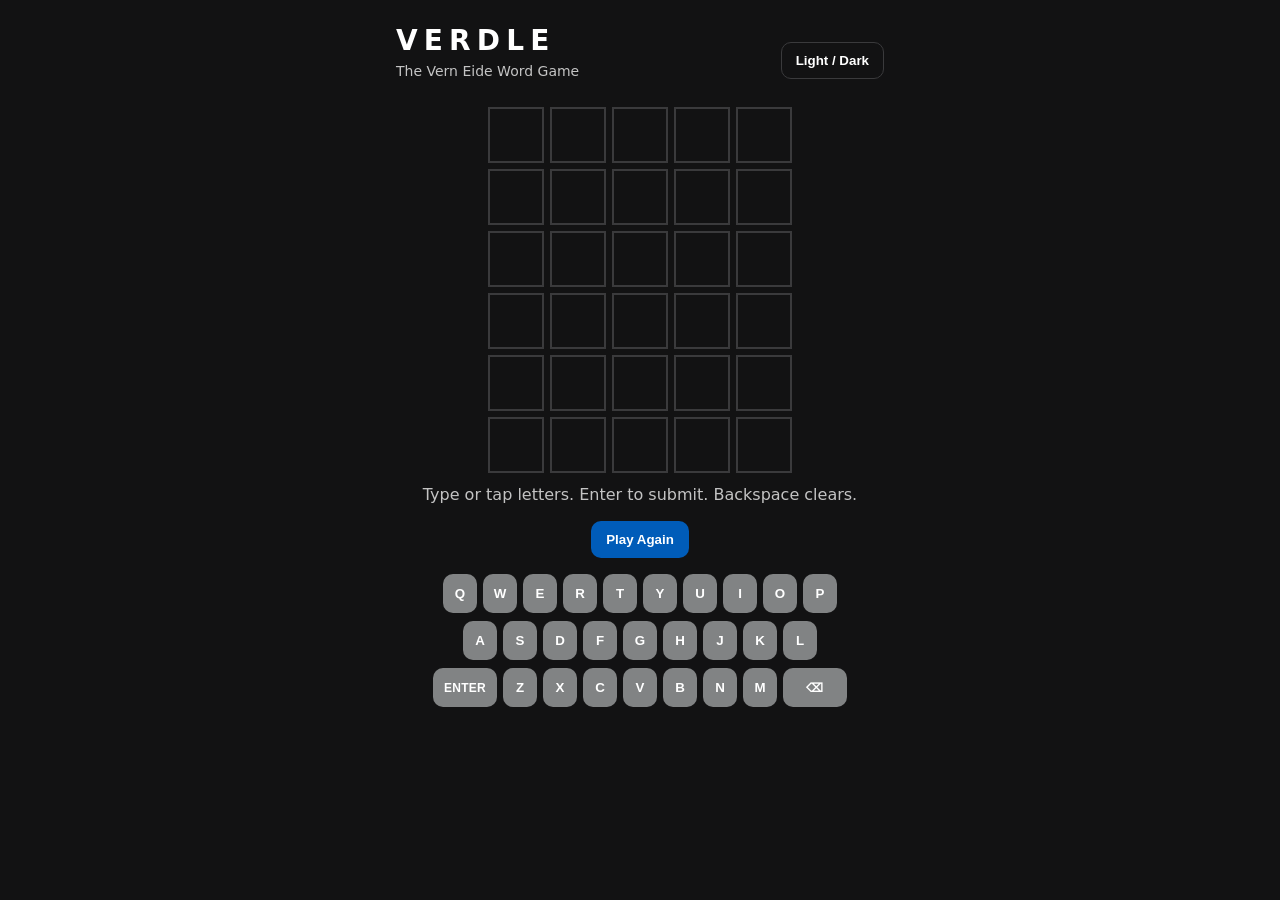
==== index.html @ 5f7967b1 "Initial Verdle deployment with dictionary support" ====
<!-- index.html -->
<!DOCTYPE html>
<html lang="en" data-theme="dark">
<head>
  <meta charset="UTF-8" />
  <meta name="viewport" content="width=device-width, initial-scale=1" />
  <title>VERDLE | Vern Eide Word Game</title>
  <link rel="stylesheet" href="./styles.css" />
</head>

<body>
  <header class="topbar">
    <div class="brand">
      <h1>VERDLE</h1>
      <p>The Vern Eide Word Game</p>
    </div>

    <div class="topbar-actions">
      <button id="themeToggle" class="btn btn-secondary" type="button" aria-label="Toggle theme">
        Light / Dark
      </button>
    </div>
  </header>

  <main class="wrap">
    <section id="board" class="board" aria-label="Game board">
      <!-- 6 rows × 5 tiles (kept static to match your IDs) -->
      <div class="row">
        <div class="tile" id="tile-0-0"></div><div class="tile" id="tile-0-1"></div><div class="tile" id="tile-0-2"></div><div class="tile" id="tile-0-3"></div><div class="tile" id="tile-0-4"></div>
      </div>
      <div class="row">
        <div class="tile" id="tile-1-0"></div><div class="tile" id="tile-1-1"></div><div class="tile" id="tile-1-2"></div><div class="tile" id="tile-1-3"></div><div class="tile" id="tile-1-4"></div>
      </div>
      <div class="row">
        <div class="tile" id="tile-2-0"></div><div class="tile" id="tile-2-1"></div><div class="tile" id="tile-2-2"></div><div class="tile" id="tile-2-3"></div><div class="tile" id="tile-2-4"></div>
      </div>
      <div class="row">
        <div class="tile" id="tile-3-0"></div><div class="tile" id="tile-3-1"></div><div class="tile" id="tile-3-2"></div><div class="tile" id="tile-3-3"></div><div class="tile" id="tile-3-4"></div>
      </div>
      <div class="row">
        <div class="tile" id="tile-4-0"></div><div class="tile" id="tile-4-1"></div><div class="tile" id="tile-4-2"></div><div class="tile" id="tile-4-3"></div><div class="tile" id="tile-4-4"></div>
      </div>
      <div class="row">
        <div class="tile" id="tile-5-0"></div><div class="tile" id="tile-5-1"></div><div class="tile" id="tile-5-2"></div><div class="tile" id="tile-5-3"></div><div class="tile" id="tile-5-4"></div>
      </div>
    </section>

    <section class="below">
      <div id="message" class="message" role="status" aria-live="polite"></div>

      <div class="controls">
        <button id="resetBtn" class="btn" type="button">Play Again</button>
      </div>

      <section class="keyboard-wrap" aria-label="On-screen keyboard">
        <div id="keyboard" class="keyboard"></div>
      </section>
    </section>
  </main>

  <script src="./app.js" defer></script>
</body>
</html>
---- styles.css ----
:root {
    --bg: #121213;
    --fg: #ffffff;
    --muted: rgba(255,255,255,.75);
    --border: #3a3a3c;
    --border-filled: #565758;
  
    --tile-absent: #3a3a3c;
  
    /* UPDATED COLORS */
    --tile-present: #F5A623;  /* Light Orange */
    --tile-correct: #005CB9;  /* Honda Blue */
  
    --key-bg: #818384;
    --key-fg: #ffffff;
    --key-bg-weak: #565758;
  
    --focus: rgba(255,255,255,.25);
  }
  
  html[data-theme="light"] {
    --bg: #f5f6f7;
    --fg: #101114;
    --muted: rgba(16,17,20,.7);
    --border: #d0d3d6;
    --border-filled: #a7abb0;
  
    --tile-absent: #a7abb0;
  
    /* UPDATED COLORS */
    --tile-present: #F5A623;  /* Light Orange */
    --tile-correct: #0066CC;;  /* Honda Blue */
  
    --key-bg: #d0d3d6;
    --key-fg: #101114;
    --key-bg-weak: #a7abb0;
  
    --focus: rgba(16,17,20,.15);
  }
  * { box-sizing: border-box; }
  
  body {
    margin: 0;
    min-height: 100vh;
    font-family: system-ui, -apple-system, BlinkMacSystemFont, "Segoe UI", sans-serif;
    background: var(--bg);
    color: var(--fg);
  }
  
  .topbar {
    max-width: 520px;
    margin: 0 auto;
    padding: 24px 16px 8px;
    display: flex;
    align-items: flex-end;
    justify-content: space-between;
    gap: 12px;
  }
  
  .brand h1 {
    margin: 0;
    letter-spacing: 0.22em;
    font-size: 28px;
  }
  
  .brand p {
    margin: 6px 0 0;
    font-size: 14px;
    color: var(--muted);
  }
  
  .wrap {
    max-width: 520px;
    margin: 0 auto;
    padding: 8px 16px 24px;
  }
  
  .board {
    display: grid;
    grid-template-rows: repeat(6, 1fr);
    gap: 6px;
    justify-content: center;
    padding: 12px 0;
  }
  
  .row {
    display: grid;
    grid-template-columns: repeat(5, 1fr);
    gap: 6px;
  }
  
  .tile {
    width: 56px;
    height: 56px;
    border: 2px solid var(--border);
    display: flex;
    align-items: center;
    justify-content: center;
    font-size: 30px;
    font-weight: 800;
    text-transform: uppercase;
    user-select: none;
  }
  
  @media (max-width: 420px) {
    .tile { width: 48px; height: 48px; font-size: 26px; }
  }
  
  .tile.filled { border-color: var(--border-filled); }
  
  .tile.correct { background: var(--tile-correct); border-color: var(--tile-correct); color: #fff; }
  .tile.present { background: var(--tile-present); border-color: var(--tile-present); color: #fff; }
  .tile.absent  { background: var(--tile-absent);  border-color: var(--tile-absent);  color: #fff; }
  
  .below { display: grid; gap: 12px; }
  
  .message {
    min-height: 24px;
    text-align: center;
    color: var(--muted);
  }
  
  .controls {
    display: flex;
    justify-content: center;
    gap: 10px;
  }
  
  .btn {
    padding: 10px 14px;
    border-radius: 10px;
    border: 1px solid transparent;
    background: var(--tile-correct);
    color: #fff;
    font-weight: 700;
    cursor: pointer;
  }
  
  .btn:disabled { opacity: .55; cursor: not-allowed; }
  
  .btn-secondary {
    background: transparent;
    border-color: var(--border);
    color: var(--fg);
  }
  
  .keyboard-wrap {
    padding-top: 4px;
  }
  
  .keyboard {
    display: grid;
    gap: 8px;
  }
  
  .krow {
    display: flex;
    gap: 6px;
    justify-content: center;
  }
  
  .key {
    background: var(--key-bg);
    color: var(--key-fg);
    border: none;
    border-radius: 10px;
    padding: 12px 10px;
    min-width: 34px;
    font-weight: 800;
    text-transform: uppercase;
    cursor: pointer;
    user-select: none;
  }
  
  .key:focus-visible {
    outline: 3px solid var(--focus);
    outline-offset: 2px;
  }
  
  .key.wide {
    min-width: 64px;
    font-size: 12px;
    letter-spacing: .02em;
  }
  
  .key.correct { background: var(--tile-correct); color: #fff; }
  .key.present { background: var(--tile-present); color: #fff; }
  .key.absent  { background: var(--tile-absent);  color: #fff; }
  
  /* helps prevent “double tap zoom” delays on mobile buttons */
  .key, .btn { touch-action: manipulation; }
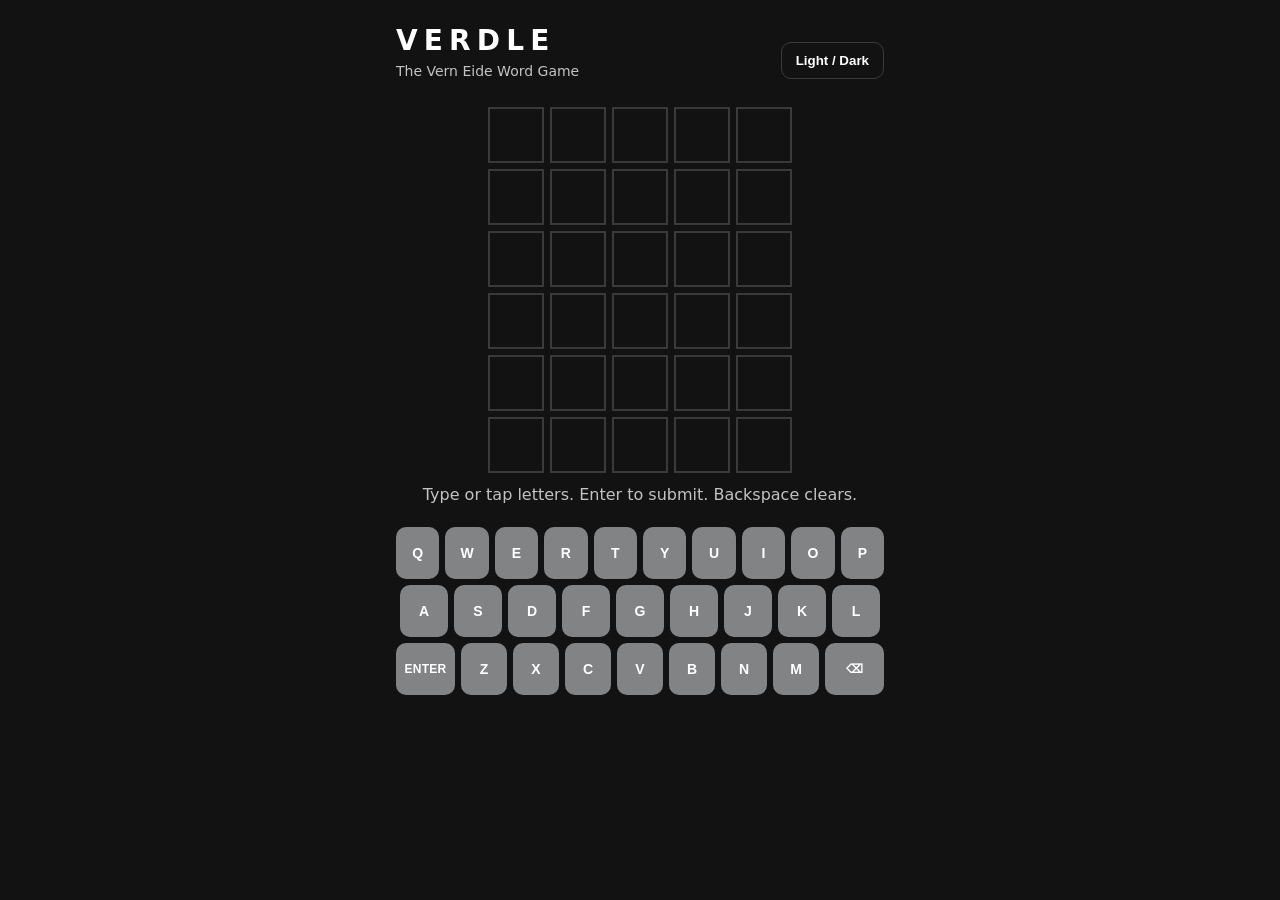
==== commit eca983fb: "Responsive mobile keyboard resizing and layout improvements" ====
--- a/index.html
+++ b/index.html
@@ -48,10 +48,6 @@
     <section class="below">
       <div id="message" class="message" role="status" aria-live="polite"></div>
 
-      <div class="controls">
-        <button id="resetBtn" class="btn" type="button">Play Again</button>
-      </div>
-
       <section class="keyboard-wrap" aria-label="On-screen keyboard">
         <div id="keyboard" class="keyboard"></div>
       </section>
--- a/styles.css
+++ b/styles.css
@@ -14,7 +14,12 @@
     --key-bg: #818384;
     --key-fg: #ffffff;
     --key-bg-weak: #565758;
-  
+
+  /* keyboard sizing (fluid) */
+    --key-h: 52px;
+    --key-gap: 6px;
+    --key-radius: 10px;
+    --key-font: 14px;
     --focus: rgba(255,255,255,.25);
   }
   
@@ -145,31 +150,55 @@
   }
   
   .keyboard-wrap {
-    padding-top: 4px;
+    padding-top: 6px;
+    display: flex;
+    justify-content: center; /* centers keyboard block */
   }
   
   .keyboard {
+    width: min(520px, 100%);     /* never wider than container, but can fill */
     display: grid;
-    gap: 8px;
+    gap: var(--key-gap);
+    margin: 0 auto;              /* centers inside parent */
   }
   
   .krow {
     display: flex;
-    gap: 6px;
-    justify-content: center;
-  }
-  
+    gap: var(--key-gap);
+    justify-content: center;
+    width: 100%;
+  }
+  
+  /* Make keys fluid: each row spreads evenly and stays on-screen */
   .key {
     background: var(--key-bg);
     color: var(--key-fg);
     border: none;
-    border-radius: 10px;
-    padding: 12px 10px;
-    min-width: 34px;
+    border-radius: var(--key-radius);
+    height: var(--key-h);
+    padding: 0 10px;
+  
+    /* Fluid sizing magic */
+    flex: 1 1 0;                  /* distribute evenly across row */
+    min-width: 0;                 /* allow shrinking without overflow */
+    max-width: 48px;              /* keeps keys from getting huge on desktop */
+  
     font-weight: 800;
+    font-size: var(--key-font);
     text-transform: uppercase;
     cursor: pointer;
     user-select: none;
+  
+    display: inline-flex;
+    align-items: center;
+    justify-content: center;
+  }
+  
+  .key.wide {
+    flex: 1.5 1 0;                /* wider than letters */
+    max-width: 78px;
+    font-size: 12px;
+    letter-spacing: .02em;
   }
   
   .key:focus-visible {
@@ -177,15 +206,45 @@
     outline-offset: 2px;
   }
   
-  .key.wide {
-    min-width: 64px;
-    font-size: 12px;
-    letter-spacing: .02em;
-  }
-  
   .key.correct { background: var(--tile-correct); color: #fff; }
   .key.present { background: var(--tile-present); color: #fff; }
   .key.absent  { background: var(--tile-absent);  color: #fff; }
   
+  /* Mobile: make keyboard bigger but still fit */
+  @media (max-width: 480px) {
+    :root {
+      --key-h: 58px;
+      --key-gap: 6px;
+      --key-font: 15px;
+    }
+  
+    .keyboard {
+      width: 100%;
+    }
+  
+    .key {
+      max-width: 999px;           /* allow them to expand to fill row */
+    }
+  
+    .key.wide {
+      max-width: 999px;
+      flex: 1.9 1 0;
+      font-size: 12px;
+    }
+  }
+  
+  /* Very small phones: tighten a bit so it never overflows */
+  @media (max-width: 360px) {
+    :root {
+      --key-h: 52px;
+      --key-gap: 5px;
+      --key-font: 14px;
+    }
+  
+    .key {
+      padding: 0 8px;
+    }
+  }
+  
   /* helps prevent “double tap zoom” delays on mobile buttons */
   .key, .btn { touch-action: manipulation; }
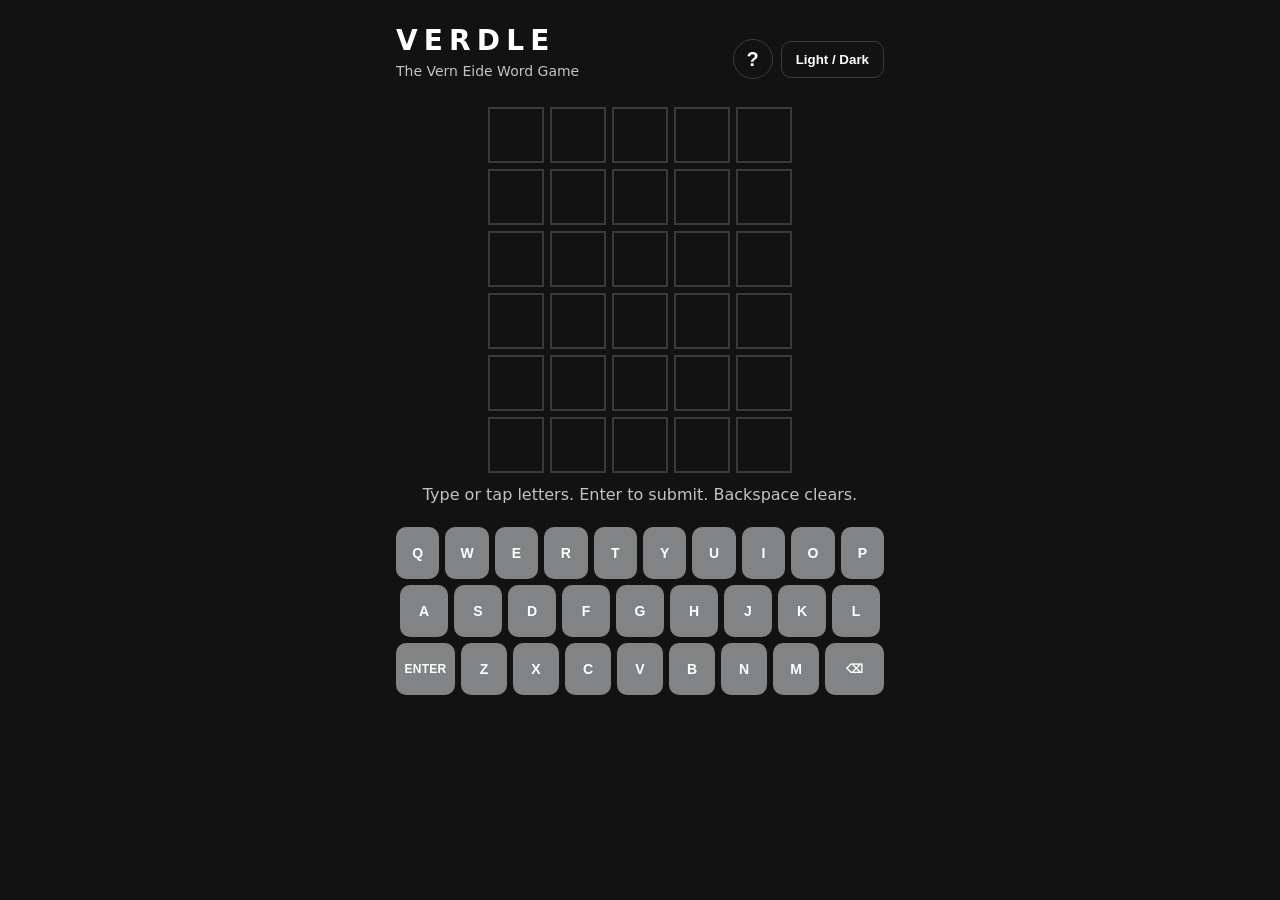
==== commit 5b394363: "Add Verdle help modal" ====
--- a/index.html
+++ b/index.html
@@ -1,4 +1,3 @@
-<!-- index.html -->
 <!DOCTYPE html>
 <html lang="en" data-theme="dark">
 <head>
@@ -16,6 +15,14 @@
     </div>
 
     <div class="topbar-actions">
+      <button id="helpBtn" class="icon-btn" type="button" aria-label="How to play">
+        ?
+      </button>
+
+      <button id="shareBtn" class="btn btn-secondary" type="button" aria-label="Share results" style="display:none;">
+        Share
+      </button>
+
       <button id="themeToggle" class="btn btn-secondary" type="button" aria-label="Toggle theme">
         Light / Dark
       </button>
@@ -24,7 +31,6 @@
 
   <main class="wrap">
     <section id="board" class="board" aria-label="Game board">
-      <!-- 6 rows × 5 tiles (kept static to match your IDs) -->
       <div class="row">
         <div class="tile" id="tile-0-0"></div><div class="tile" id="tile-0-1"></div><div class="tile" id="tile-0-2"></div><div class="tile" id="tile-0-3"></div><div class="tile" id="tile-0-4"></div>
       </div>
@@ -54,6 +60,44 @@
     </section>
   </main>
 
+  <!-- Help Modal -->
+  <div id="helpModal" class="modal hidden" aria-hidden="true">
+    <div class="modal-backdrop" id="modalBackdrop"></div>
+
+    <div class="modal-card" role="dialog" aria-modal="true" aria-labelledby="helpTitle">
+      <button id="closeHelpBtn" class="modal-close" type="button" aria-label="Close help">
+        ×
+      </button>
+
+      <h2 id="helpTitle">How to Play VERDLE</h2>
+
+      <p>
+        You get <strong>six guesses</strong> to find the correct <strong>five-letter word</strong>.
+      </p>
+
+      <div class="help-example">
+        <div class="help-tile help-correct">C</div>
+        <div class="help-tile help-present">A</div>
+        <div class="help-tile help-absent">R</div>
+      </div>
+
+      <p>
+        <strong>Blue</strong> means the correct letter is in the correct place.
+      </p>
+      <p>
+        <strong>Yellow</strong> means the correct letter is in the word, but in the wrong place.
+      </p>
+      <p>
+        <strong>Gray</strong> means the letter is not in the word.
+      </p>
+
+      <div class="modal-credit">
+        <p>Made for the Vern Eide Signal</p>
+        <p>Developed by Tristan Lake</p>
+      </div>
+    </div>
+  </div>
+
   <script src="./app.js" defer></script>
 </body>
 </html>
--- a/styles.css
+++ b/styles.css
@@ -245,6 +245,228 @@
       padding: 0 8px;
     }
   }
-  
+
+  .topbar-actions {
+    display: flex;
+    align-items: center;
+    gap: 8px;
+  }
+  
+  .icon-btn {
+    width: 40px;
+    height: 40px;
+    border-radius: 999px;
+    border: 1px solid var(--border);
+    background: transparent;
+    color: var(--fg);
+    font-size: 20px;
+    font-weight: 800;
+    cursor: pointer;
+    display: inline-flex;
+    align-items: center;
+    justify-content: center;
+    line-height: 1;
+  }
+  
+  .icon-btn:focus-visible,
+  .modal-close:focus-visible {
+    outline: 3px solid var(--focus);
+    outline-offset: 2px;
+  }
+  
+  /* Modal */
+  .modal.hidden {
+    display: none;
+  }
+  
+  .modal {
+    position: fixed;
+    inset: 0;
+    z-index: 1000;
+  }
+  
+  .modal-backdrop {
+    position: absolute;
+    inset: 0;
+    background: rgba(0, 0, 0, 0.6);
+  }
+  
+  .modal-card {
+    position: relative;
+    z-index: 1001;
+    width: min(92vw, 420px);
+    margin: 10vh auto 0;
+    background: var(--bg);
+    color: var(--fg);
+    border: 1px solid var(--border);
+    border-radius: 18px;
+    padding: 22px 18px 18px;
+    box-shadow: 0 18px 50px rgba(0,0,0,0.35);
+  }
+  
+  .modal-card h2 {
+    margin: 0 32px 14px 0;
+    font-size: 22px;
+    text-align: center;
+  }  
+  .modal-credit p { 
+    text-align: center;
+  }
+  .modal-card p {
+    margin: 10px 0;
+    line-height: 1.45;
+  }
+  
+  .modal-close {
+    position: absolute;
+    top: 10px;
+    right: 10px;
+    border: none;
+    background: transparent;
+    color: var(--fg);
+    font-size: 28px;
+    line-height: 1;
+    cursor: pointer;
+  }
+  
+  .help-example {
+    display: flex;
+    gap: 8px;
+    margin: 16px auto 14px;
+    justify-content: center;
+    align-items: center;
+  }
+  
+  .help-tile {
+    width: 44px;
+    height: 44px;
+    border-radius: 10px;
+    display: inline-flex;
+    align-items: center;
+    justify-content: center;
+    font-weight: 800;
+    font-size: 22px;
+    color: #fff;
+    background: var(--border);
+    border: 2px solid var(--border);
+    transform-origin: center;
+    backface-visibility: hidden;
+    will-change: transform;
+  }
+  
+  .help-tile.help-correct {
+    background: var(--tile-correct);
+    border-color: var(--tile-correct);
+  }
+  
+  .help-tile.help-present {
+    background: var(--tile-present);
+    border-color: var(--tile-present);
+  }
+  
+  .help-tile.help-absent {
+    background: var(--tile-absent);
+    border-color: var(--tile-absent);
+  }
+  
+  
+  .modal-credit {
+    margin-top: 18px;
+    padding-top: 14px;
+    border-top: 1px solid var(--border);
+    color: var(--muted);
+    font-size: 13px;
+  }
+  
+  .modal-credit p {
+    margin: 4px 0;
+  }
+  
+  body.modal-open {
+    overflow: hidden;
+  }
+  /* ---------- Tile animation helpers ---------- */
+.tile {
+  transform-origin: center;
+  backface-visibility: hidden;
+  will-change: transform;
+}
+
+/* Pop when typing a letter */
+.tile.pop {
+  animation: tilePop 120ms ease-out;
+}
+
+/* Shake for invalid / incomplete word */
+.row.shake {
+  animation: rowShake 420ms ease-in-out;
+}
+
+/* Flip on reveal */
+.tile.flip {
+  animation: tileFlip 600ms ease-in-out;
+}
+
+/* Win bounce wave */
+.tile.bounce {
+  animation: tileBounce 500ms ease-out;
+}
+
+/* ---------- Keyframes ---------- */
+@keyframes tilePop {
+  0% {
+    transform: scale(0.92);
+  }
+  60% {
+    transform: scale(1.08);
+  }
+  100% {
+    transform: scale(1);
+  }
+}
+
+@keyframes tileFlip {
+  0% {
+    transform: rotateX(0);
+  }
+  45% {
+    transform: rotateX(90deg);
+  }
+  55% {
+    transform: rotateX(90deg);
+  }
+  100% {
+    transform: rotateX(0);
+  }
+}
+
+@keyframes tileBounce {
+  0% {
+    transform: translateY(0);
+  }
+  30% {
+    transform: translateY(-12px);
+  }
+  55% {
+    transform: translateY(0);
+  }
+  70% {
+    transform: translateY(-4px);
+  }
+  100% {
+    transform: translateY(0);
+  }
+}
+
+@keyframes rowShake {
+  0%   { transform: translateX(0); }
+  15%  { transform: translateX(-8px); }
+  30%  { transform: translateX(8px); }
+  45%  { transform: translateX(-6px); }
+  60%  { transform: translateX(6px); }
+  75%  { transform: translateX(-3px); }
+  100% { transform: translateX(0); }
+}
+
   /* helps prevent “double tap zoom” delays on mobile buttons */
   .key, .btn { touch-action: manipulation; }
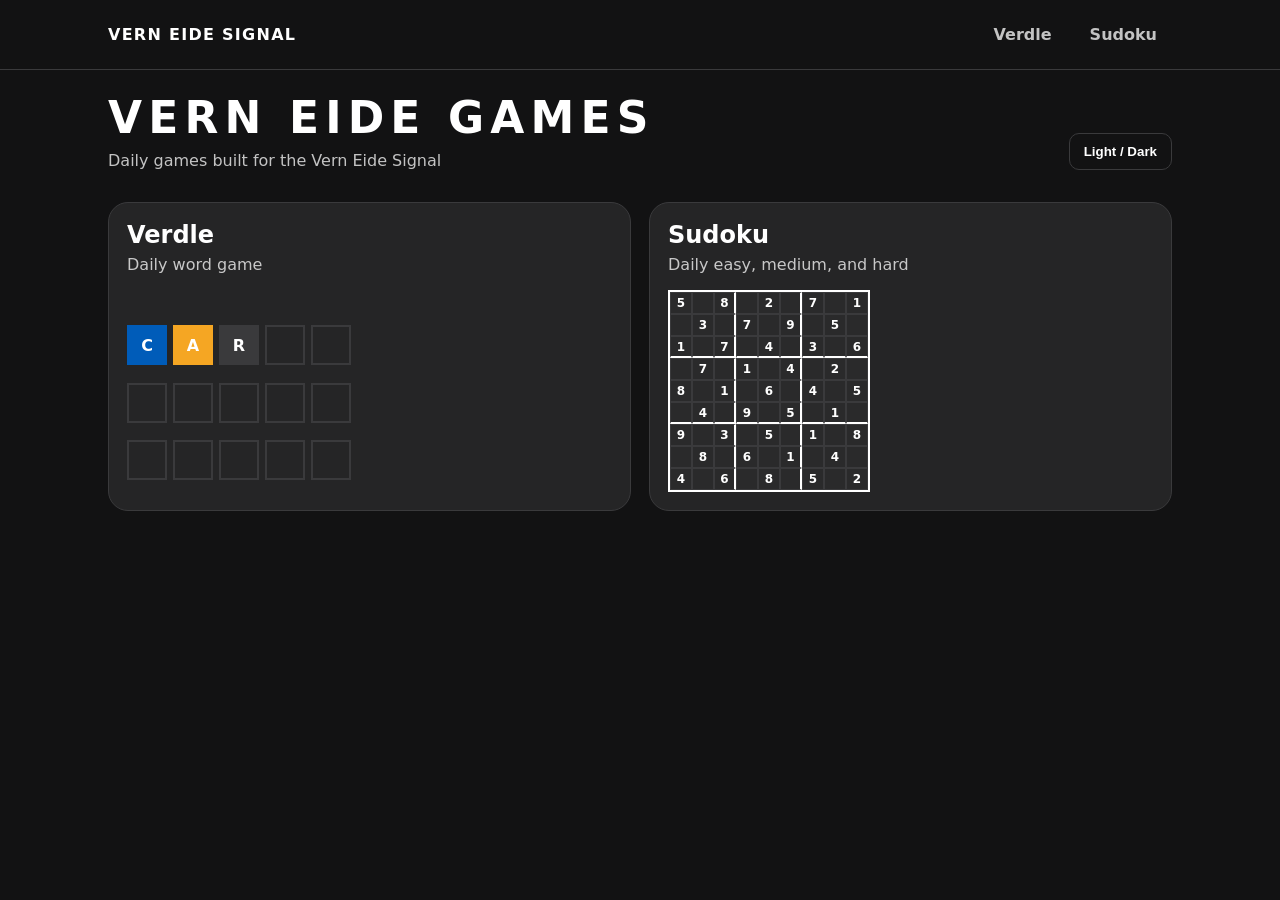
==== commit caab12eb: "Add home previews, stylus-friendly Sudoku input, and UI refinements" ====
--- a/index.html
+++ b/index.html
@@ -3,101 +3,109 @@
 <head>
   <meta charset="UTF-8" />
   <meta name="viewport" content="width=device-width, initial-scale=1" />
-  <title>VERDLE | Vern Eide Word Game</title>
-  <link rel="stylesheet" href="./styles.css" />
+  <title>Vern Eide Games</title>
+  <link rel="stylesheet" href="./shared/css/site.css" />
 </head>
+<body data-depth="0" data-page="home">
+  <div data-include="header"></div>
 
-<body>
-  <header class="topbar">
-    <div class="brand">
-      <h1>VERDLE</h1>
-      <p>The Vern Eide Word Game</p>
+  <header class="home-topbar">
+    <div class="home-brand">
+      <h1>VERN EIDE GAMES</h1>
+      <p>Daily games built for the Vern Eide Signal</p>
     </div>
 
-    <div class="topbar-actions">
-      <button id="helpBtn" class="icon-btn" type="button" aria-label="How to play">
-        ?
-      </button>
-
-      <button id="shareBtn" class="btn btn-secondary" type="button" aria-label="Share results" style="display:none;">
-        Share
-      </button>
-
+    <div class="home-actions">
       <button id="themeToggle" class="btn btn-secondary" type="button" aria-label="Toggle theme">
         Light / Dark
       </button>
     </div>
   </header>
 
-  <main class="wrap">
-    <section id="board" class="board" aria-label="Game board">
-      <div class="row">
-        <div class="tile" id="tile-0-0"></div><div class="tile" id="tile-0-1"></div><div class="tile" id="tile-0-2"></div><div class="tile" id="tile-0-3"></div><div class="tile" id="tile-0-4"></div>
-      </div>
-      <div class="row">
-        <div class="tile" id="tile-1-0"></div><div class="tile" id="tile-1-1"></div><div class="tile" id="tile-1-2"></div><div class="tile" id="tile-1-3"></div><div class="tile" id="tile-1-4"></div>
-      </div>
-      <div class="row">
-        <div class="tile" id="tile-2-0"></div><div class="tile" id="tile-2-1"></div><div class="tile" id="tile-2-2"></div><div class="tile" id="tile-2-3"></div><div class="tile" id="tile-2-4"></div>
-      </div>
-      <div class="row">
-        <div class="tile" id="tile-3-0"></div><div class="tile" id="tile-3-1"></div><div class="tile" id="tile-3-2"></div><div class="tile" id="tile-3-3"></div><div class="tile" id="tile-3-4"></div>
-      </div>
-      <div class="row">
-        <div class="tile" id="tile-4-0"></div><div class="tile" id="tile-4-1"></div><div class="tile" id="tile-4-2"></div><div class="tile" id="tile-4-3"></div><div class="tile" id="tile-4-4"></div>
-      </div>
-      <div class="row">
-        <div class="tile" id="tile-5-0"></div><div class="tile" id="tile-5-1"></div><div class="tile" id="tile-5-2"></div><div class="tile" id="tile-5-3"></div><div class="tile" id="tile-5-4"></div>
-      </div>
-    </section>
+  <main class="page-wrap">
+    <section class="game-grid">
+      <a class="game-card" href="./verdle/">
+        <div class="game-card__head">
+          <h2>Verdle</h2>
+          <span>Daily word game</span>
+        </div>
 
-    <section class="below">
-      <div id="message" class="message" role="status" aria-live="polite"></div>
+        <div class="verdle-preview">
+          <div class="vp-row">
+            <div class="vp-tile vp-correct">C</div>
+            <div class="vp-tile vp-present">A</div>
+            <div class="vp-tile vp-absent">R</div>
+            <div class="vp-tile"></div>
+            <div class="vp-tile"></div>
+          </div>
+          <div class="vp-row">
+            <div class="vp-tile"></div>
+            <div class="vp-tile"></div>
+            <div class="vp-tile"></div>
+            <div class="vp-tile"></div>
+            <div class="vp-tile"></div>
+          </div>
+          <div class="vp-row">
+            <div class="vp-tile"></div>
+            <div class="vp-tile"></div>
+            <div class="vp-tile"></div>
+            <div class="vp-tile"></div>
+            <div class="vp-tile"></div>
+          </div>
+        </div>
+      </a>
 
-      <section class="keyboard-wrap" aria-label="On-screen keyboard">
-        <div id="keyboard" class="keyboard"></div>
-      </section>
+      <a class="game-card" href="./sudoku/">
+        <div class="game-card__head">
+          <h2>Sudoku</h2>
+          <span>Daily easy, medium, and hard</span>
+        </div>
+
+        <div class="sudoku-preview">
+          <div class="sp-grid">
+            <div>5</div><div></div><div>8</div><div></div><div>2</div><div></div><div>7</div><div></div><div>1</div>
+            <div></div><div>3</div><div></div><div>7</div><div></div><div>9</div><div></div><div>5</div><div></div>
+            <div>1</div><div></div><div>7</div><div></div><div>4</div><div></div><div>3</div><div></div><div>6</div>
+
+            <div></div><div>7</div><div></div><div>1</div><div></div><div>4</div><div></div><div>2</div><div></div>
+            <div>8</div><div></div><div>1</div><div></div><div>6</div><div></div><div>4</div><div></div><div>5</div>
+            <div></div><div>4</div><div></div><div>9</div><div></div><div>5</div><div></div><div>1</div><div></div>
+
+            <div>9</div><div></div><div>3</div><div></div><div>5</div><div></div><div>1</div><div></div><div>8</div>
+            <div></div><div>8</div><div></div><div>6</div><div></div><div>1</div><div></div><div>4</div><div></div>
+            <div>4</div><div></div><div>6</div><div></div><div>8</div><div></div><div>5</div><div></div><div>2</div>
+          </div>
+        </div>
+      </a>
     </section>
   </main>
 
-  <!-- Help Modal -->
-  <div id="helpModal" class="modal hidden" aria-hidden="true">
-    <div class="modal-backdrop" id="modalBackdrop"></div>
+  <script src="./shared/js/include.js"></script>
+  <script>
+    (() => {
+      const THEME_KEY = "verdleTheme";
+      const themeToggleBtn = document.getElementById("themeToggle");
 
-    <div class="modal-card" role="dialog" aria-modal="true" aria-labelledby="helpTitle">
-      <button id="closeHelpBtn" class="modal-close" type="button" aria-label="Close help">
-        ×
-      </button>
+      function applyTheme(theme) {
+        const safeTheme = theme === "light" ? "light" : "dark";
+        document.documentElement.setAttribute("data-theme", safeTheme);
+        localStorage.setItem(THEME_KEY, safeTheme);
+      }
 
-      <h2 id="helpTitle">How to Play VERDLE</h2>
+      function initTheme() {
+        const stored = localStorage.getItem(THEME_KEY);
+        applyTheme(stored || "dark");
+      }
 
-      <p>
-        You get <strong>six guesses</strong> to find the correct <strong>five-letter word</strong>.
-      </p>
+      if (themeToggleBtn) {
+        themeToggleBtn.addEventListener("click", () => {
+          const current = document.documentElement.getAttribute("data-theme");
+          applyTheme(current === "dark" ? "light" : "dark");
+        });
+      }
 
-      <div class="help-example">
-        <div class="help-tile help-correct">C</div>
-        <div class="help-tile help-present">A</div>
-        <div class="help-tile help-absent">R</div>
-      </div>
-
-      <p>
-        <strong>Blue</strong> means the correct letter is in the correct place.
-      </p>
-      <p>
-        <strong>Yellow</strong> means the correct letter is in the word, but in the wrong place.
-      </p>
-      <p>
-        <strong>Gray</strong> means the letter is not in the word.
-      </p>
-
-      <div class="modal-credit">
-        <p>Made for the Vern Eide Signal</p>
-        <p>Developed by Tristan Lake</p>
-      </div>
-    </div>
-  </div>
-
-  <script src="./app.js" defer></script>
+      initTheme();
+    })();
+  </script>
 </body>
 </html>
--- a/shared/css/site.css
+++ b/shared/css/site.css
@@ -0,0 +1,380 @@
+:root {
+    --bg: #121213;
+    --fg: #ffffff;
+    --muted: rgba(255,255,255,.75);
+    --border: #3a3a3c;
+    --border-filled: #565758;
+  
+    --tile-absent: #3a3a3c;
+    --tile-present: #F5A623;
+    --tile-correct: #005CB9;
+  
+    --key-bg: #818384;
+    --key-fg: #ffffff;
+    --key-bg-weak: #565758;
+  
+    --focus: rgba(255,255,255,.25);
+  }
+  
+  html[data-theme="light"] {
+    --bg: #f5f6f7;
+    --fg: #101114;
+    --muted: rgba(16,17,20,.7);
+    --border: #d0d3d6;
+    --border-filled: #a7abb0;
+  
+    --tile-absent: #a7abb0;
+    --tile-present: #F5A623;
+    --tile-correct: #0066CC;
+  
+    --key-bg: #d0d3d6;
+    --key-fg: #101114;
+    --key-bg-weak: #a7abb0;
+  
+    --focus: rgba(16,17,20,.15);
+  }
+  
+  * {
+    box-sizing: border-box;
+  }
+  
+  html, body {
+    margin: 0;
+    min-height: 100%;
+  }
+  
+  body {
+    min-height: 100vh;
+    font-family: system-ui, -apple-system, BlinkMacSystemFont, "Segoe UI", sans-serif;
+    background: var(--bg);
+    color: var(--fg);
+  }
+  
+  a {
+    color: inherit;
+    text-decoration: none;
+  }
+  
+  .page-wrap {
+    max-width: 1100px;
+    margin: 0 auto;
+    padding: 24px 18px 48px;
+  }
+  
+  /* Shared buttons match Verdle */
+  .btn {
+    padding: 10px 14px;
+    border-radius: 10px;
+    border: 1px solid transparent;
+    background: var(--tile-correct);
+    color: #fff;
+    font-weight: 700;
+    cursor: pointer;
+  }
+  
+  .btn:disabled {
+    opacity: .55;
+    cursor: not-allowed;
+  }
+  
+  .btn-secondary {
+    background: transparent;
+    border-color: var(--border);
+    color: var(--fg);
+  }
+  
+  .btn:focus-visible {
+    outline: 3px solid var(--focus);
+    outline-offset: 2px;
+  }
+  
+  /* header rules */
+
+  .site-header {
+    border-bottom: 1px solid var(--border);
+    background: var(--bg);
+    position: sticky;
+    top: 0;
+    z-index: 20;
+    backdrop-filter: blur(10px);
+  }
+  
+  .site-header__inner {
+    max-width: 1100px;
+    margin: 0 auto;
+    padding: 14px 18px;
+    display: flex;
+    align-items: center;
+    justify-content: space-between;
+    gap: 16px;
+    flex-wrap: wrap;
+  }
+  
+  .site-logo {
+    font-weight: 800;
+    letter-spacing: 0.08em;
+    text-transform: uppercase;
+  }
+  
+  .site-nav {
+    display: flex;
+    align-items: center;
+    gap: 8px;
+    flex-wrap: wrap;
+  }
+  
+  .site-nav a {
+    padding: 10px 14px;
+    border-radius: 10px;
+    border: 1px solid transparent;
+    background: transparent;
+    color: var(--muted);
+    font-weight: 700;
+    transition:
+      color 180ms ease,
+      background-color 180ms ease,
+      border-color 180ms ease,
+      transform 180ms ease,
+      box-shadow 180ms ease;
+  }
+  
+  .site-nav a:hover {
+    color: var(--fg);
+    border-color: var(--border);
+    background: rgba(255,255,255,.04);
+    transform: translateY(-1px);
+  }
+  
+  html[data-theme="light"] .site-nav a:hover {
+    background: rgba(16,17,20,.04);
+  }
+  
+  .site-nav a:active {
+    transform: translateY(0);
+  }
+  
+  .site-nav a.active,
+  .site-nav a[aria-current="page"] {
+    color: var(--fg);
+    background: transparent;
+    border-color: var(--border);
+    box-shadow: none;
+  }
+  
+  html[data-theme="light"] .site-nav a.active,
+  html[data-theme="light"] .site-nav a[aria-current="page"] {
+    background: transparent;
+    border-color: var(--border);
+  }
+  @media (max-width: 720px) {
+    .site-header__inner {
+      align-items: flex-start;
+    }
+  
+    .site-logo {
+      width: 100%;
+    }
+  }
+
+  /* ---------- Page wipe transition ---------- */
+.page-transition {
+    position: fixed;
+    inset: 0;
+    z-index: 9999;
+    pointer-events: none;
+    overflow: hidden;
+  }
+  
+  .page-transition::before {
+    content: "";
+    position: absolute;
+    top: 0;
+    left: 0;
+    height: 100%;
+    width: 0%;
+    background: #d9dadd;
+    will-change: width, transform;
+    transform: translateX(0);
+  }
+  
+  /* Initial page load: wipe exits to the right */
+  body.is-loading {
+    overflow: hidden;
+  }
+  
+  body.is-loading .page-transition::before {
+    width: 100%;
+    animation: wipeOut 320ms cubic-bezier(.65,0,.35,1) forwards;
+  }
+  
+  /* Navigation away: wipe enters from the left */
+  body.is-transitioning {
+    overflow: hidden;
+  }
+  
+  body.is-transitioning .page-transition::before {
+    animation: wipeIn 320ms cubic-bezier(.65,0,.35,1) forwards;
+  }
+  
+  @keyframes wipeIn {
+    0% {
+      width: 0%;
+      transform: translateX(0);
+    }
+    100% {
+      width: 100%;
+      transform: translateX(0);
+    }
+  }
+  
+  @keyframes wipeOut {
+    0% {
+      width: 100%;
+      transform: translateX(0);
+    }
+    100% {
+      width: 100%;
+      transform: translateX(100%);
+    }
+  }
+
+  .home-topbar {
+    max-width: 1100px;
+    margin: 0 auto;
+    padding: 22px 18px 8px;
+    display: flex;
+    align-items: flex-end;
+    justify-content: space-between;
+    gap: 16px;
+    flex-wrap: wrap;
+  }
+  
+  .home-brand h1 {
+    margin: 0;
+    font-size: clamp(28px, 4vw, 44px);
+    letter-spacing: 0.14em;
+  }
+  
+  .home-brand p {
+    margin: 8px 0 0;
+    color: var(--muted);
+  }
+  
+  .home-actions {
+    display: flex;
+    align-items: center;
+    gap: 8px;
+  }
+  
+  .game-grid {
+    display: grid;
+    grid-template-columns: repeat(auto-fit, minmax(280px, 1fr));
+    gap: 18px;
+  }
+  
+  .game-card {
+    display: grid;
+    gap: 16px;
+    padding: 18px;
+    border: 1px solid var(--border);
+    border-radius: 20px;
+    background: color-mix(in srgb, var(--bg) 92%, var(--fg) 8%);
+    transition:
+      transform 180ms ease,
+      border-color 180ms ease,
+      background-color 180ms ease,
+      box-shadow 180ms ease;
+  }
+  
+  .game-card:hover {
+    transform: translateY(-3px);
+    border-color: var(--border-filled);
+    box-shadow: 0 14px 36px rgba(0,0,0,.18);
+  }
+  
+  .game-card__head h2 {
+    margin: 0;
+    font-size: 24px;
+  }
+  
+  .game-card__head span {
+    display: block;
+    margin-top: 6px;
+    color: var(--muted);
+  }
+  
+  .verdle-preview {
+    display: grid;
+    gap: 6px;
+    width: fit-content;
+  }
+  
+  .vp-row {
+    display: grid;
+    grid-template-columns: repeat(5, 40px);
+    gap: 6px;
+  }
+  
+  .vp-tile {
+    width: 40px;
+    height: 40px;
+    border: 2px solid var(--border);
+    display: flex;
+    align-items: center;
+    justify-content: center;
+    font-weight: 800;
+    color: var(--fg);
+  }
+  
+  .vp-tile.vp-correct {
+    background: var(--tile-correct);
+    border-color: var(--tile-correct);
+    color: #fff;
+  }
+  
+  .vp-tile.vp-present {
+    background: var(--tile-present);
+    border-color: var(--tile-present);
+    color: #fff;
+  }
+  
+  .vp-tile.vp-absent {
+    background: var(--tile-absent);
+    border-color: var(--tile-absent);
+    color: #fff;
+  }
+  
+  .sudoku-preview {
+    width: fit-content;
+  }
+  
+  .sp-grid {
+    display: grid;
+    grid-template-columns: repeat(9, 22px);
+    grid-template-rows: repeat(9, 22px);
+    border: 2px solid var(--fg);
+  }
+  
+  .sp-grid > div {
+    border: 1px solid var(--border);
+    display: flex;
+    align-items: center;
+    justify-content: center;
+    font-size: 12px;
+    font-weight: 700;
+    color: var(--fg);
+    background: color-mix(in srgb, var(--bg) 90%, var(--fg) 10%);
+  }
+  
+  .sp-grid > div:nth-child(3n) {
+    border-right: 2px solid var(--fg);
+  }
+  
+  .sp-grid > div:nth-child(9n) {
+    border-right: 1px solid var(--border);
+  }
+  
+  .sp-grid > div:nth-child(n + 19):nth-child(-n + 27),
+  .sp-grid > div:nth-child(n + 46):nth-child(-n + 54) {
+    border-bottom: 2px solid var(--fg);
+  }
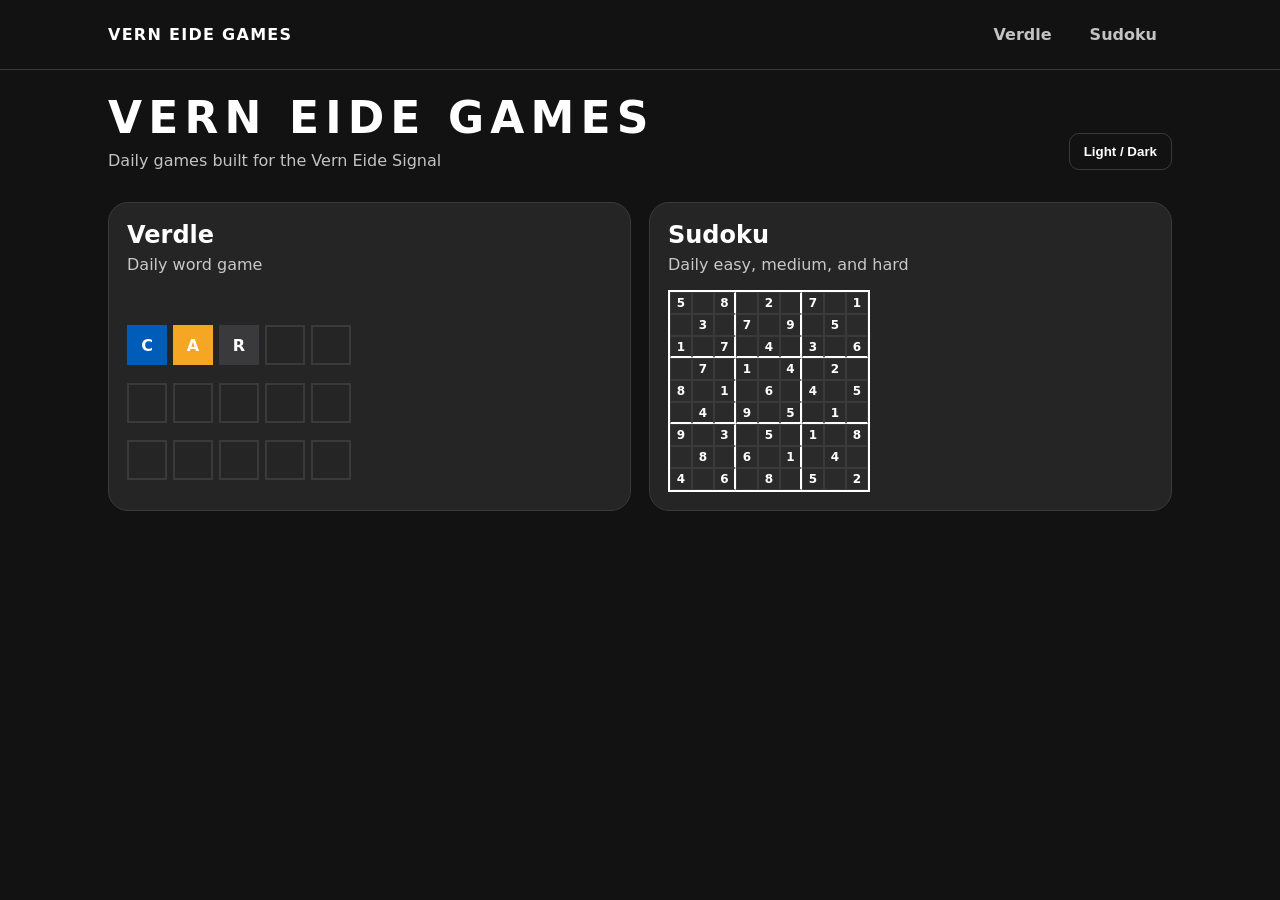
==== commit 03c5085f: "Improve sudoku functions/animations" ====
--- a/index.html
+++ b/index.html
@@ -4,10 +4,28 @@
   <meta charset="UTF-8" />
   <meta name="viewport" content="width=device-width, initial-scale=1" />
   <title>Vern Eide Games</title>
+  <script>
+    (() => {
+      const theme = localStorage.getItem("verdleTheme") || "dark";
+      document.documentElement.setAttribute("data-theme", theme === "light" ? "light" : "dark");
+    })();
+  </script>
   <link rel="stylesheet" href="./shared/css/site.css" />
+  <link rel="prefetch" href="/SignalGames/verdle/" />
+  <link rel="prefetch" href="/SignalGames/sudoku/" />
 </head>
-<body data-depth="0" data-page="home">
-  <div data-include="header"></div>
+
+<body data-page="home">
+  <header class="site-header">
+    <div class="site-header__inner">
+      <a class="site-logo" href="./">Vern Eide Games</a>
+  
+      <nav class="site-nav" aria-label="Game navigation">
+        <a href="./verdle/">Verdle</a>
+        <a href="./sudoku/">Sudoku</a>
+      </nav>
+    </div>
+  </header>
 
   <header class="home-topbar">
     <div class="home-brand">
@@ -80,7 +98,6 @@
     </section>
   </main>
 
-  <script src="./shared/js/include.js"></script>
   <script>
     (() => {
       const THEME_KEY = "verdleTheme";
@@ -92,19 +109,12 @@
         localStorage.setItem(THEME_KEY, safeTheme);
       }
 
-      function initTheme() {
-        const stored = localStorage.getItem(THEME_KEY);
-        applyTheme(stored || "dark");
-      }
-
       if (themeToggleBtn) {
         themeToggleBtn.addEventListener("click", () => {
           const current = document.documentElement.getAttribute("data-theme");
           applyTheme(current === "dark" ? "light" : "dark");
         });
       }
-
-      initTheme();
     })();
   </script>
 </body>
--- a/shared/css/site.css
+++ b/shared/css/site.css
@@ -192,7 +192,7 @@
     left: 0;
     height: 100%;
     width: 0%;
-    background: #d9dadd;
+    background: var(--border);
     will-change: width, transform;
     transform: translateX(0);
   }
